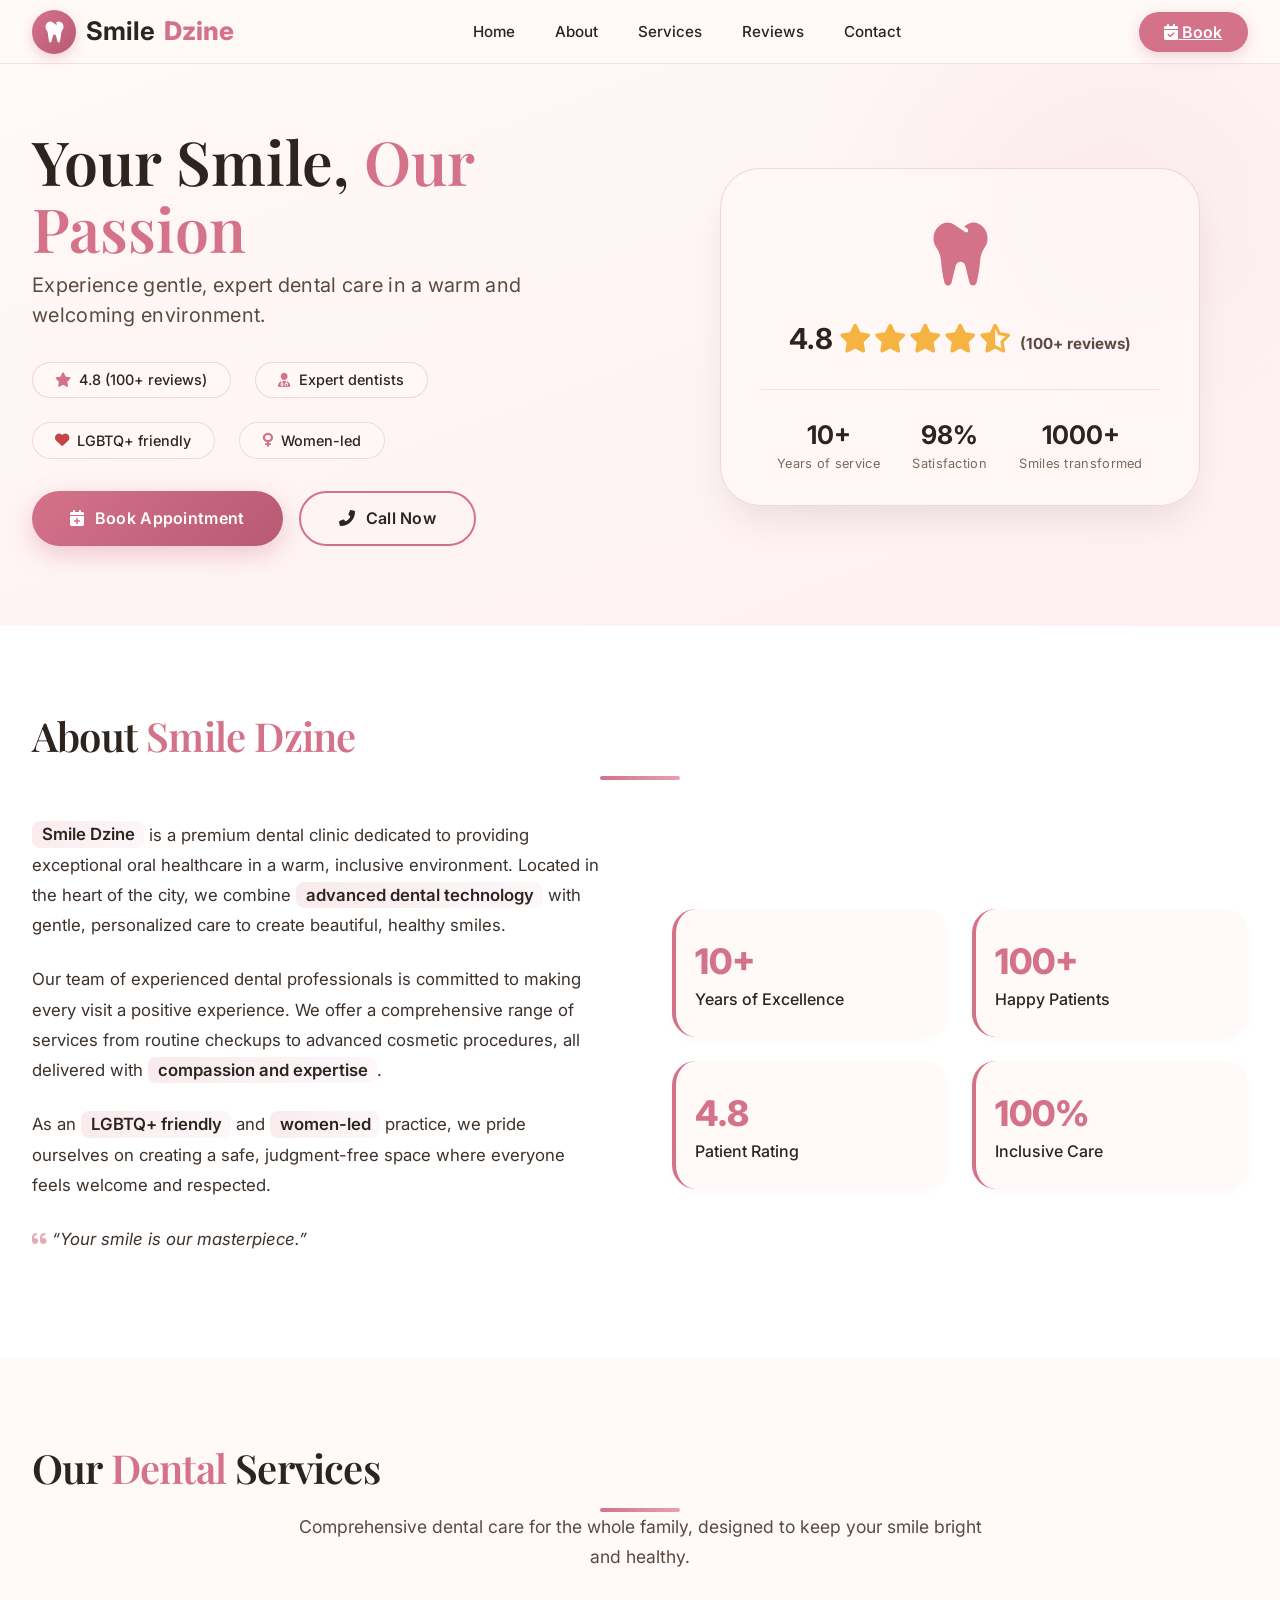
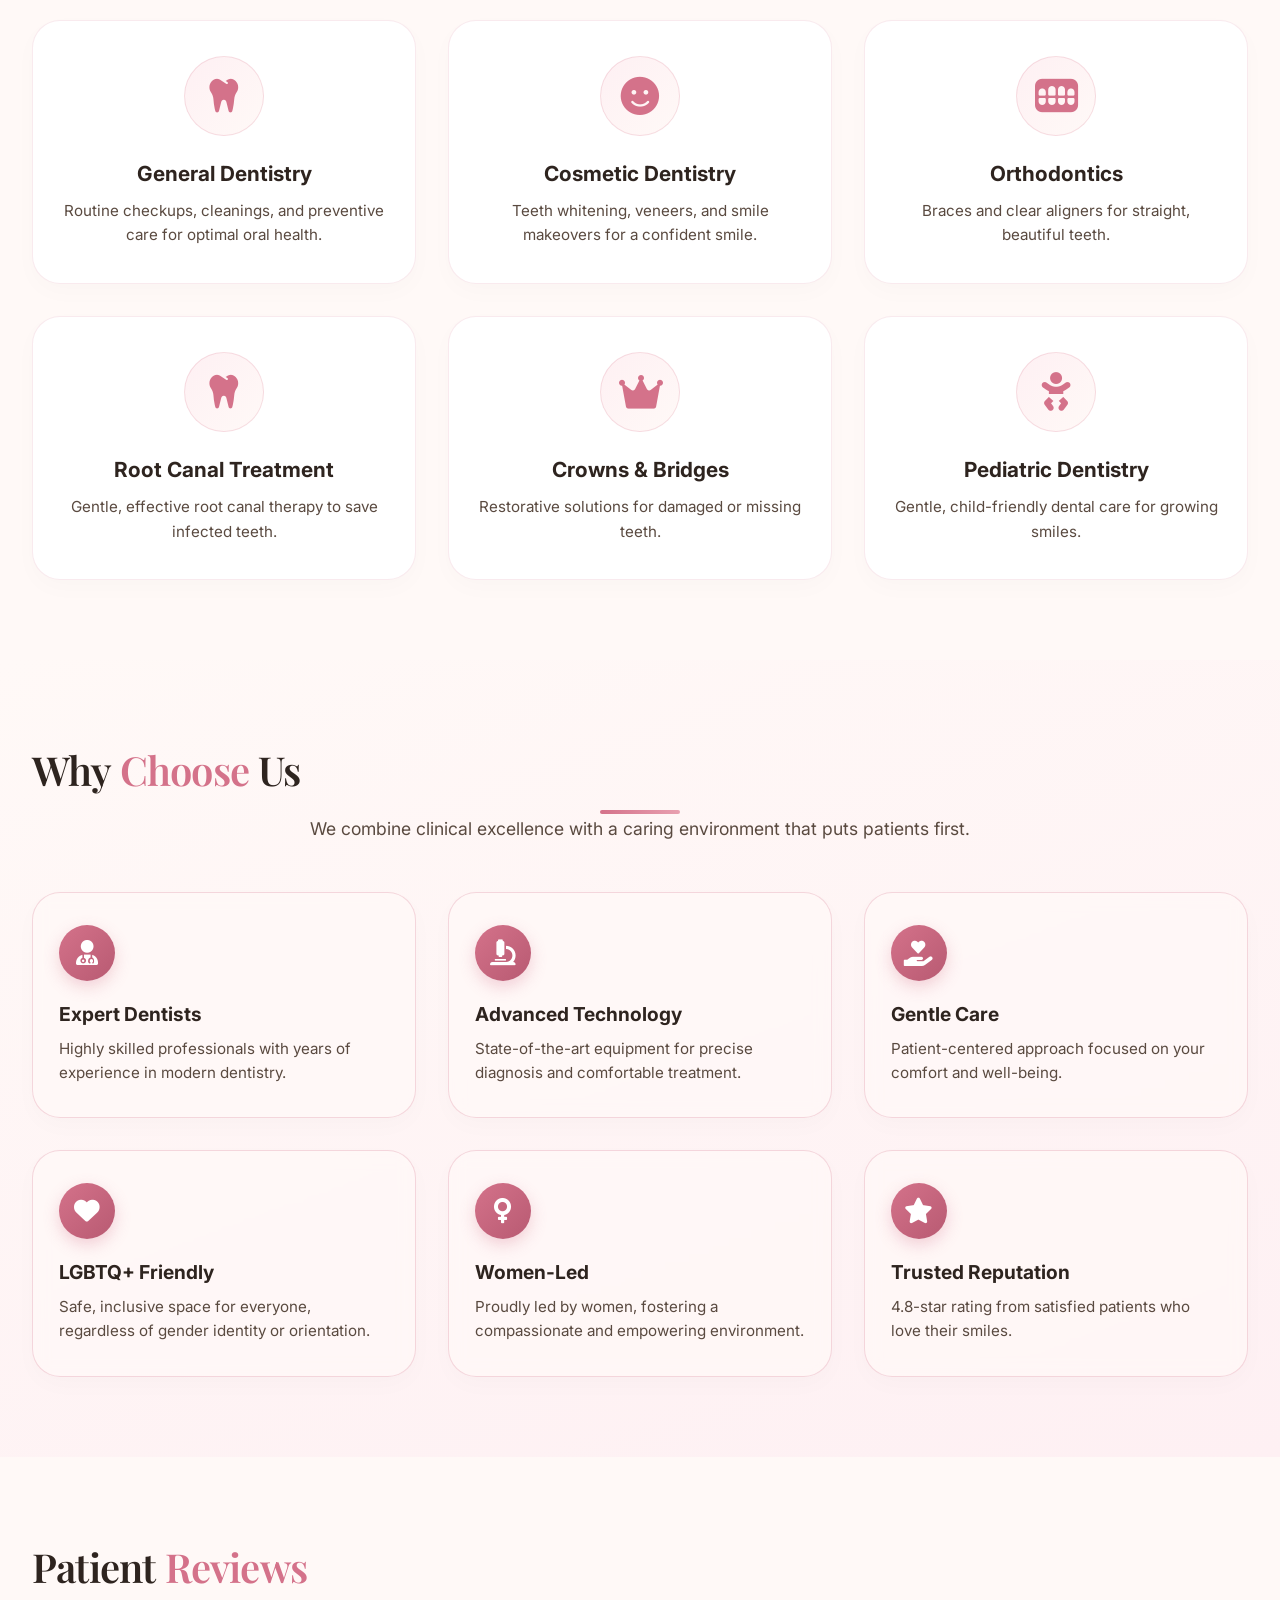
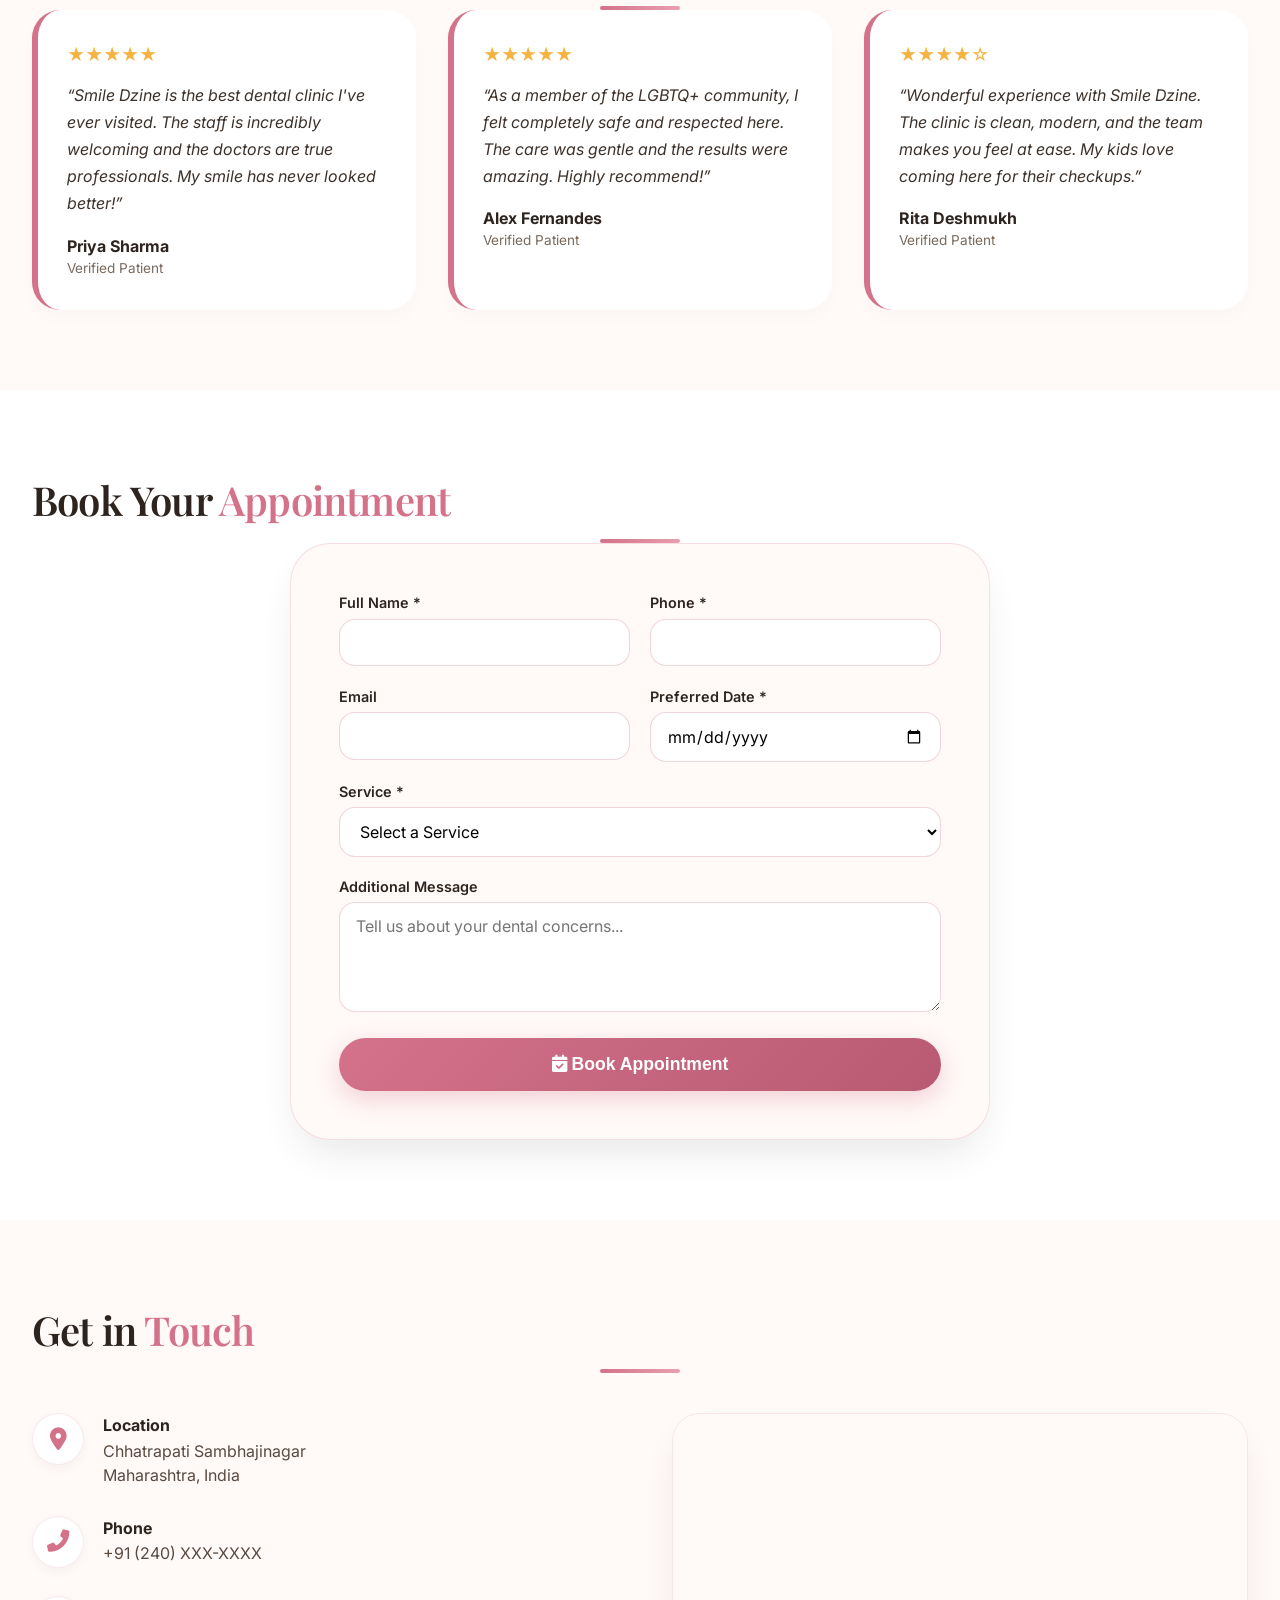
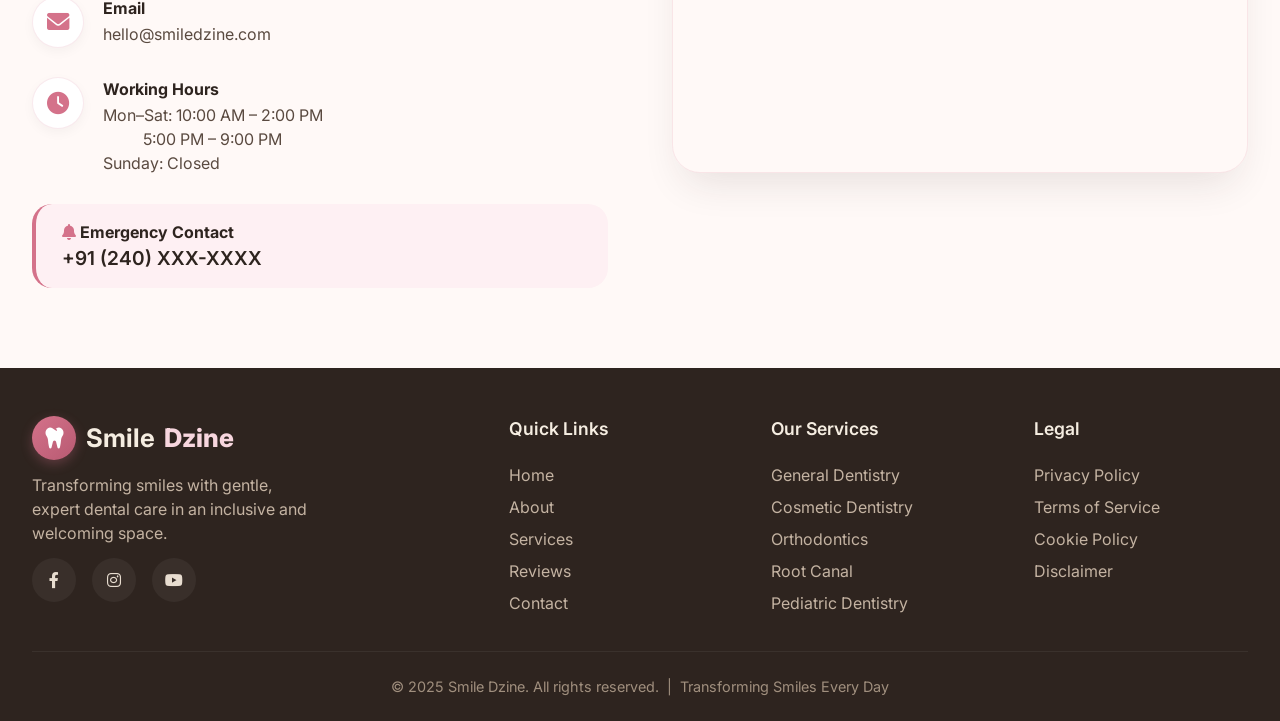
==== smiledzinedc.html @ 22b6acca "Rename" ====
<!DOCTYPE html>
<html lang="en">
<head>
  <meta charset="UTF-8" />
  <meta name="viewport" content="width=device-width, initial-scale=1.0" />
  <title>Smile Dzine · Premium Dental Clinic</title>
  <!-- Font Awesome 6 (free) -->
  <link rel="stylesheet" href="https://cdnjs.cloudflare.com/ajax/libs/font-awesome/6.0.0-beta3/css/all.min.css" />
  <!-- Google Fonts: Inter + Playfair Display -->
  <link rel="preconnect" href="https://fonts.googleapis.com" />
  <link rel="preconnect" href="https://fonts.gstatic.com" crossorigin />
  <link href="https://fonts.googleapis.com/css2?family=Inter:opsz,wght@14..32,300;14..32,400;14..32,600;14..32,700;14..32,800&family=Playfair+Display:ital,wght@0,600;1,600&display=swap" rel="stylesheet" />
  <style>
    * {
      margin: 0;
      padding: 0;
      box-sizing: border-box;
    }

    body {
      font-family: 'Inter', 'Segoe UI', sans-serif;
      background: #fff9f7;
      color: #2e241f;
      line-height: 1.5;
    }

    /* ——— PINK & WHITE PALETTE ——— */
    :root {
      --pink-dark: #d4728a;
      --pink: #e8a0b0;
      --pink-light: #f7d6de;
      --pink-pale: #fef0f3;
      --white: #ffffff;
      --cream: #fff9f7;
      --deep-brown: #2e241f;
      --soft-shadow: 0 20px 40px -12px rgba(46, 36, 31, 0.12);
      --glass-bg: rgba(255, 249, 247, 0.65);
      --glass-border: rgba(212, 114, 138, 0.25);
    }

    /* ——— UTILITIES ——— */
    .container {
      max-width: 1280px;
      margin: 0 auto;
      padding: 0 2rem;
    }

    .section-title {
      font-family: 'Playfair Display', serif;
      font-weight: 600;
      font-size: 2.5rem;
      color: var(--deep-brown);
      text-align: center;
      margin-bottom: 1rem;
      letter-spacing: -0.02em;
    }

    .section-title .pink {
      color: var(--pink-dark);
    }

    .section-sub {
      text-align: center;
      font-size: 1.1rem;
      color: #5a4a40;
      max-width: 700px;
      margin: 0 auto 3rem;
      line-height: 1.7;
    }

    .pink-underline {
      display: block;
      width: 80px;
      height: 4px;
      background: linear-gradient(90deg, var(--pink-dark), var(--pink));
      margin: 0.6rem auto 0;
      border-radius: 4px;
    }

    .btn {
      padding: 0.85rem 2.4rem;
      border: none;
      border-radius: 50px;
      font-weight: 600;
      font-size: 1rem;
      letter-spacing: 0.3px;
      cursor: pointer;
      transition: all 0.25s ease;
      display: inline-flex;
      align-items: center;
      gap: 10px;
      text-decoration: none;
    }

    .btn-primary {
      background: linear-gradient(135deg, var(--pink-dark), #b85a72);
      color: #fff;
      box-shadow: 0 8px 24px rgba(212, 114, 138, 0.35);
    }
    .btn-primary:hover {
      transform: translateY(-3px) scale(1.02);
      box-shadow: 0 14px 32px rgba(212, 114, 138, 0.45);
      background: linear-gradient(135deg, #d4728a, #c96a82);
    }

    .btn-outline-pink {
      background: transparent;
      color: var(--deep-brown);
      border: 2px solid var(--pink-dark);
    }
    .btn-outline-pink:hover {
      background: var(--pink-dark);
      color: #fff;
      transform: translateY(-3px);
      box-shadow: 0 8px 20px rgba(212, 114, 138, 0.3);
    }

    /* ——— HEADER / NAV ——— */
    header {
      background: rgba(255, 249, 247, 0.92);
      backdrop-filter: blur(12px);
      border-bottom: 1px solid rgba(212, 114, 138, 0.20);
      position: sticky;
      top: 0;
      z-index: 999;
      padding: 0.6rem 0;
    }

    .navbar {
      display: flex;
      justify-content: space-between;
      align-items: center;
    }

    .logo {
      display: flex;
      align-items: center;
      gap: 0.6rem;
      font-weight: 700;
      font-size: 1.6rem;
      color: var(--deep-brown);
    }
    .logo-icon {
      background: linear-gradient(135deg, var(--pink-dark), #b85a72);
      width: 44px;
      height: 44px;
      border-radius: 50%;
      display: flex;
      align-items: center;
      justify-content: center;
      color: white;
      font-size: 1.5rem;
      box-shadow: 0 4px 12px rgba(212, 114, 138, 0.3);
    }
    .logo span {
      color: var(--pink-dark);
      font-weight: 800;
    }

    nav ul {
      display: flex;
      list-style: none;
      gap: 2.5rem;
    }
    nav a {
      text-decoration: none;
      color: var(--deep-brown);
      font-weight: 500;
      font-size: 0.95rem;
      transition: color 0.2s;
      position: relative;
    }
    nav a::after {
      content: '';
      position: absolute;
      bottom: -4px;
      left: 0;
      width: 0%;
      height: 2px;
      background: var(--pink-dark);
      transition: width 0.3s;
    }
    nav a:hover::after {
      width: 100%;
    }
    nav a:hover {
      color: var(--pink-dark);
    }

    .cta-nav {
      background: var(--pink-dark);
      color: #fff;
      padding: 0.5rem 1.6rem;
      border-radius: 50px;
      font-weight: 600;
      transition: all 0.25s;
      box-shadow: 0 4px 14px rgba(212, 114, 138, 0.3);
    }
    .cta-nav:hover {
      background: #b85a72;
      transform: translateY(-2px);
      box-shadow: 0 8px 24px rgba(212, 114, 138, 0.4);
    }

    /* ——— HERO ——— */
    .hero {
      padding: 4rem 0 5rem;
      background: linear-gradient(160deg, #fff9f7 0%, #fef0f3 100%);
      position: relative;
      overflow: hidden;
    }
    .hero::before {
      content: '';
      position: absolute;
      top: -30%;
      right: -10%;
      width: 600px;
      height: 600px;
      background: radial-gradient(circle, rgba(212, 114, 138, 0.08) 0%, transparent 70%);
      border-radius: 50%;
      pointer-events: none;
    }

    .hero-grid {
      display: grid;
      grid-template-columns: 1fr 1fr;
      gap: 4rem;
      align-items: center;
      position: relative;
      z-index: 2;
    }

    .hero-text h1 {
      font-family: 'Playfair Display', serif;
      font-size: 3.8rem;
      font-weight: 600;
      line-height: 1.1;
      color: var(--deep-brown);
      margin-bottom: 0.5rem;
    }
    .hero-text h1 .pink {
      color: var(--pink-dark);
    }
    .hero-text .tagline {
      font-size: 1.25rem;
      color: #5a4a40;
      margin-bottom: 2rem;
      font-weight: 400;
      letter-spacing: 0.3px;
    }
    .hero-badges {
      display: flex;
      flex-wrap: wrap;
      gap: 1.5rem;
      margin-top: 2rem;
    }
    .hero-badge {
      background: var(--glass-bg);
      backdrop-filter: blur(4px);
      border: 1px solid var(--glass-border);
      border-radius: 60px;
      padding: 0.4rem 1.4rem;
      font-size: 0.9rem;
      font-weight: 500;
      color: var(--deep-brown);
      display: inline-flex;
      align-items: center;
      gap: 8px;
    }
    .hero-badge i {
      color: var(--pink-dark);
    }

    .hero-visual {
      display: flex;
      justify-content: center;
      align-items: center;
    }
    .hero-card {
      background: rgba(255, 249, 247, 0.7);
      backdrop-filter: blur(8px);
      border: 1px solid rgba(212, 114, 138, 0.25);
      border-radius: 40px;
      padding: 2rem 2.5rem;
      width: 100%;
      max-width: 480px;
      box-shadow: var(--soft-shadow);
      text-align: center;
    }
    .hero-card .icon {
      font-size: 4.5rem;
      color: var(--pink-dark);
      margin-bottom: 0.5rem;
    }
    .hero-card .rating {
      font-size: 1.8rem;
      font-weight: 700;
      color: var(--deep-brown);
    }
    .hero-card .rating .stars {
      color: #f5b342;
      letter-spacing: 3px;
    }
    .hero-card .rating-label {
      color: #5a4a40;
      font-size: 0.95rem;
    }
    .hero-card .stat-row {
      display: flex;
      justify-content: space-around;
      margin-top: 1.8rem;
      border-top: 1px solid rgba(212, 114, 138, 0.2);
      padding-top: 1.6rem;
    }
    .hero-card .stat-item {
      text-align: center;
    }
    .hero-card .stat-number {
      font-weight: 700;
      font-size: 1.6rem;
      color: var(--deep-brown);
    }
    .hero-card .stat-label {
      font-size: 0.8rem;
      color: #7a6a5e;
      letter-spacing: 0.3px;
    }

    /* ——— ABOUT ——— */
    .about-premium {
      padding: 5rem 0;
      background: white;
    }
    .about-grid {
      display: grid;
      grid-template-columns: 1fr 1fr;
      gap: 4rem;
      align-items: center;
    }
    .about-text-premium p {
      font-size: 1.05rem;
      color: #3d322b;
      line-height: 1.8;
      margin-bottom: 1.5rem;
    }
    .about-text-premium .highlight {
      background: linear-gradient(120deg, rgba(212, 114, 138, 0.15) 0%, rgba(212, 114, 138, 0.05) 100%);
      padding: 0.2rem 0.6rem;
      border-radius: 8px;
      font-weight: 600;
      color: var(--deep-brown);
    }
    .about-stats-premium {
      display: grid;
      grid-template-columns: 1fr 1fr;
      gap: 1.5rem;
    }
    .stat-premium {
      background: var(--cream);
      padding: 1.6rem 1.2rem;
      border-radius: 24px;
      border-left: 4px solid var(--pink-dark);
      box-shadow: 0 4px 12px rgba(0,0,0,0.02);
    }
    .stat-premium .num {
      font-size: 2.2rem;
      font-weight: 800;
      color: var(--pink-dark);
    }
    .stat-premium .label {
      font-weight: 500;
      color: var(--deep-brown);
    }

    /* ——— SERVICES ——— */
    .services-premium {
      padding: 5rem 0;
      background: var(--cream);
    }
    .service-grid-premium {
      display: grid;
      grid-template-columns: repeat(3, 1fr);
      gap: 2rem;
    }
    .service-card-premium {
      background: white;
      border-radius: 28px;
      padding: 2.2rem 1.8rem;
      text-align: center;
      box-shadow: 0 8px 24px rgba(0,0,0,0.02);
      border: 1px solid rgba(212, 114, 138, 0.15);
      transition: all 0.3s ease;
    }
    .service-card-premium:hover {
      transform: translateY(-10px);
      border-color: var(--pink-dark);
      box-shadow: 0 20px 40px -12px rgba(212, 114, 138, 0.25);
    }
    .service-card-premium .icon {
      background: linear-gradient(135deg, var(--pink-pale), var(--cream));
      width: 80px;
      height: 80px;
      border-radius: 50%;
      display: flex;
      align-items: center;
      justify-content: center;
      margin: 0 auto 1.4rem;
      font-size: 2.4rem;
      color: var(--pink-dark);
      border: 1px solid rgba(212, 114, 138, 0.2);
    }
    .service-card-premium h3 {
      font-size: 1.3rem;
      margin-bottom: 0.6rem;
      color: var(--deep-brown);
    }
    .service-card-premium p {
      color: #5a4a40;
      font-size: 0.95rem;
      line-height: 1.6;
    }

    /* ——— WHY CHOOSE ——— */
    .why-premium {
      padding: 5rem 0;
      background: linear-gradient(160deg, #fff9f7, #fef0f3);
    }
    .why-grid {
      display: grid;
      grid-template-columns: repeat(3, 1fr);
      gap: 2rem;
    }
    .why-card {
      background: var(--glass-bg);
      backdrop-filter: blur(8px);
      border: 1px solid var(--glass-border);
      border-radius: 28px;
      padding: 2rem 1.6rem;
      transition: all 0.3s;
      box-shadow: 0 8px 24px rgba(0,0,0,0.02);
    }
    .why-card:hover {
      transform: scale(1.02);
      border-color: var(--pink-dark);
      box-shadow: 0 16px 40px -12px rgba(212, 114, 138, 0.2);
    }
    .why-card .icon-circle {
      background: linear-gradient(135deg, var(--pink-dark), #b85a72);
      width: 56px;
      height: 56px;
      border-radius: 50%;
      display: flex;
      align-items: center;
      justify-content: center;
      color: white;
      font-size: 1.6rem;
      margin-bottom: 1.2rem;
      box-shadow: 0 6px 16px rgba(212, 114, 138, 0.3);
    }
    .why-card h4 {
      font-size: 1.2rem;
      margin-bottom: 0.5rem;
      color: var(--deep-brown);
    }
    .why-card p {
      color: #5a4a40;
      font-size: 0.95rem;
      line-height: 1.6;
    }

    /* ——— TESTIMONIALS ——— */
    .testimonials-premium {
      padding: 5rem 0;
      background: var(--cream);
    }
    .testimonial-grid-premium {
      display: grid;
      grid-template-columns: repeat(3, 1fr);
      gap: 2rem;
    }
    .testimonial-card-premium {
      background: white;
      padding: 2rem 1.8rem;
      border-radius: 28px;
      border-left: 6px solid var(--pink-dark);
      box-shadow: 0 8px 20px rgba(0,0,0,0.02);
    }
    .testimonial-card-premium .stars {
      color: #f5b342;
      font-size: 1.1rem;
      margin-bottom: 0.8rem;
    }
    .testimonial-card-premium .text {
      font-style: italic;
      color: #3d322b;
      line-height: 1.7;
      margin-bottom: 1rem;
    }
    .testimonial-card-premium .author {
      font-weight: 700;
      color: var(--deep-brown);
    }
    .testimonial-card-premium .role {
      font-size: 0.85rem;
      color: #7a6a5e;
    }

    /* ——— APPOINTMENT ——— */
    .appointment-premium {
      padding: 5rem 0;
      background: white;
    }
    .appointment-form {
      max-width: 700px;
      margin: 0 auto;
      background: var(--cream);
      padding: 3rem;
      border-radius: 40px;
      border: 1px solid rgba(212, 114, 138, 0.2);
      box-shadow: var(--soft-shadow);
    }
    .form-row {
      display: grid;
      grid-template-columns: 1fr 1fr;
      gap: 1.2rem;
    }
    .form-group {
      margin-bottom: 1.2rem;
    }
    .form-group label {
      display: block;
      font-weight: 600;
      margin-bottom: 0.3rem;
      color: var(--deep-brown);
      font-size: 0.9rem;
    }
    .form-group input,
    .form-group select,
    .form-group textarea {
      width: 100%;
      padding: 0.8rem 1rem;
      border: 1px solid rgba(212, 114, 138, 0.3);
      border-radius: 16px;
      background: white;
      font-size: 1rem;
      transition: border 0.2s;
      font-family: 'Inter', sans-serif;
    }
    .form-group input:focus,
    .form-group select:focus,
    .form-group textarea:focus {
      outline: none;
      border-color: var(--pink-dark);
      box-shadow: 0 0 0 4px rgba(212, 114, 138, 0.1);
    }
    .form-group textarea {
      min-height: 110px;
    }
    .form-submit {
      width: 100%;
      padding: 1rem;
      background: linear-gradient(135deg, var(--pink-dark), #b85a72);
      color: white;
      border: none;
      border-radius: 50px;
      font-size: 1.1rem;
      font-weight: 700;
      cursor: pointer;
      transition: all 0.3s;
      box-shadow: 0 8px 24px rgba(212, 114, 138, 0.3);
    }
    .form-submit:hover {
      transform: translateY(-3px);
      box-shadow: 0 14px 32px rgba(212, 114, 138, 0.4);
    }

    /* ——— CONTACT ——— */
    .contact-premium {
      padding: 5rem 0;
      background: var(--cream);
    }
    .contact-grid-premium {
      display: grid;
      grid-template-columns: 1fr 1fr;
      gap: 4rem;
    }
    .contact-item-premium {
      display: flex;
      gap: 1.2rem;
      margin-bottom: 1.8rem;
    }
    .contact-item-premium .icon {
      background: white;
      width: 52px;
      height: 52px;
      border-radius: 50%;
      display: flex;
      align-items: center;
      justify-content: center;
      color: var(--pink-dark);
      font-size: 1.4rem;
      box-shadow: 0 4px 12px rgba(0,0,0,0.04);
      border: 1px solid rgba(212, 114, 138, 0.15);
    }
    .contact-item-premium .details h4 {
      font-weight: 700;
      color: var(--deep-brown);
      margin-bottom: 0.1rem;
    }
    .contact-item-premium .details p {
      color: #5a4a40;
      line-height: 1.5;
    }
    .map-premium {
      border-radius: 28px;
      overflow: hidden;
      box-shadow: var(--soft-shadow);
      height: 360px;
      border: 1px solid rgba(212, 114, 138, 0.15);
    }
    .map-premium iframe {
      width: 100%;
      height: 100%;
      border: none;
    }

    /* ——— FOOTER ——— */
    .footer-premium {
      background: var(--deep-brown);
      color: #e8ddd0;
      padding: 3rem 0 1.5rem;
    }
    .footer-grid {
      display: grid;
      grid-template-columns: 2fr 1fr 1fr 1fr;
      gap: 3rem;
      margin-bottom: 2rem;
    }
    .footer-premium h4 {
      color: #f5ede1;
      font-weight: 600;
      margin-bottom: 1rem;
      font-size: 1.1rem;
    }
    .footer-premium a {
      color: #c4b3a2;
      text-decoration: none;
      transition: color 0.2s;
      line-height: 2;
    }
    .footer-premium a:hover {
      color: var(--pink-light);
    }
    .footer-premium .socials {
      display: flex;
      gap: 1rem;
      margin-top: 0.8rem;
    }
    .footer-premium .socials a {
      background: rgba(255,255,255,0.05);
      width: 44px;
      height: 44px;
      border-radius: 50%;
      display: flex;
      align-items: center;
      justify-content: center;
      color: #e8ddd0;
      transition: all 0.3s;
    }
    .footer-premium .socials a:hover {
      background: var(--pink-dark);
      color: #fff;
      transform: translateY(-3px);
    }
    .footer-bottom {
      border-top: 1px solid rgba(255,255,255,0.06);
      padding-top: 1.5rem;
      text-align: center;
      color: #a08f7e;
      font-size: 0.9rem;
    }

    /* ——— RESPONSIVE ——— */
    @media (max-width: 1024px) {
      .service-grid-premium { grid-template-columns: 1fr 1fr; }
      .why-grid { grid-template-columns: 1fr 1fr; }
      .testimonial-grid-premium { grid-template-columns: 1fr; }
    }
    @media (max-width: 800px) {
      .hero-grid { grid-template-columns: 1fr; text-align: center; }
      .hero-text h1 { font-size: 2.8rem; }
      .hero-badges { justify-content: center; }
      .about-grid { grid-template-columns: 1fr; }
      .contact-grid-premium { grid-template-columns: 1fr; }
      .footer-grid { grid-template-columns: 1fr 1fr; }
      nav ul { display: none; }
      .navbar { flex-wrap: wrap; gap: 0.8rem; }
      .cta-nav { margin-left: auto; }
      .form-row { grid-template-columns: 1fr; }
      .service-grid-premium { grid-template-columns: 1fr; }
      .why-grid { grid-template-columns: 1fr; }
    }
    @media (max-width: 480px) {
      .hero-text h1 { font-size: 2.2rem; }
      .container { padding: 0 1.2rem; }
      .appointment-form { padding: 1.8rem; }
      .footer-grid { grid-template-columns: 1fr; }
      .hero-card { padding: 1.5rem; }
    }
  </style>
</head>
<body>

<!-- HEADER -->
<header>
  <div class="container navbar">
    <div class="logo">
      <div class="logo-icon"><i class="fas fa-tooth"></i></div>
      Smile <span>Dzine</span>
    </div>
    <nav>
      <ul>
        <li><a href="#home">Home</a></li>
        <li><a href="#about">About</a></li>
        <li><a href="#services">Services</a></li>
        <li><a href="#testimonials">Reviews</a></li>
        <li><a href="#contact">Contact</a></li>
      </ul>
    </nav>
    <a href="#appointment" class="cta-nav"><i class="fas fa-calendar-check"></i> Book</a>
  </div>
</header>

<!-- HERO -->
<section class="hero" id="home">
  <div class="container hero-grid">
    <div class="hero-text">
      <h1>Your Smile, <span class="pink">Our Passion</span></h1>
      <p class="tagline">Experience gentle, expert dental care in a warm and welcoming environment.</p>
      <div class="hero-badges">
        <span class="hero-badge"><i class="fas fa-star" style="color: var(--pink-dark);"></i> 4.8 (100+ reviews)</span>
        <span class="hero-badge"><i class="fas fa-user-md"></i> Expert dentists</span>
        <span class="hero-badge"><i class="fas fa-heart" style="color: #c44545;"></i> LGBTQ+ friendly</span>
        <span class="hero-badge"><i class="fas fa-venus"></i> Women-led</span>
      </div>
      <div style="display: flex; gap: 1rem; flex-wrap: wrap; margin-top: 2rem;">
        <a href="#appointment" class="btn btn-primary"><i class="fas fa-calendar-plus"></i> Book Appointment</a>
        <a href="#contact" class="btn btn-outline-pink"><i class="fas fa-phone-alt"></i> Call Now</a>
      </div>
    </div>
    <div class="hero-visual">
      <div class="hero-card">
        <div class="icon"><i class="fas fa-tooth"></i></div>
        <div class="rating">
          4.8 <span class="stars"><i class="fas fa-star"></i><i class="fas fa-star"></i><i class="fas fa-star"></i><i class="fas fa-star"></i><i class="fas fa-star-half-alt"></i></span>
          <span class="rating-label"> (100+ reviews)</span>
        </div>
        <div class="stat-row">
          <div class="stat-item">
            <div class="stat-number">10+</div>
            <div class="stat-label">Years of service</div>
          </div>
          <div class="stat-item">
            <div class="stat-number">98%</div>
            <div class="stat-label">Satisfaction</div>
          </div>
          <div class="stat-item">
            <div class="stat-number">1000+</div>
            <div class="stat-label">Smiles transformed</div>
          </div>
        </div>
      </div>
    </div>
  </div>
</section>

<!-- ABOUT -->
<section class="about-premium" id="about">
  <div class="container">
    <span class="section-title">About <span class="pink">Smile Dzine</span></span>
    <span class="pink-underline"></span>
    <div class="about-grid" style="margin-top: 2.5rem;">
      <div class="about-text-premium">
        <p><span class="highlight">Smile Dzine</span> is a premium dental clinic dedicated to providing exceptional oral healthcare in a warm, inclusive environment. Located in the heart of the city, we combine <span class="highlight">advanced dental technology</span> with gentle, personalized care to create beautiful, healthy smiles.</p>
        <p>Our team of experienced dental professionals is committed to making every visit a positive experience. We offer a comprehensive range of services from routine checkups to advanced cosmetic procedures, all delivered with <span class="highlight">compassion and expertise</span>.</p>
        <p>As an <span class="highlight">LGBTQ+ friendly</span> and <span class="highlight">women-led</span> practice, we pride ourselves on creating a safe, judgment-free space where everyone feels welcome and respected.</p>
        <p><i class="fas fa-quote-left" style="color: var(--pink-dark); opacity: 0.6;"></i> <em>“Your smile is our masterpiece.”</em></p>
      </div>
      <div class="about-stats-premium">
        <div class="stat-premium">
          <div class="num">10+</div>
          <div class="label">Years of Excellence</div>
        </div>
        <div class="stat-premium">
          <div class="num">100+</div>
          <div class="label">Happy Patients</div>
        </div>
        <div class="stat-premium">
          <div class="num">4.8</div>
          <div class="label">Patient Rating</div>
        </div>
        <div class="stat-premium">
          <div class="num">100%</div>
          <div class="label">Inclusive Care</div>
        </div>
      </div>
    </div>
  </div>
</section>

<!-- SERVICES -->
<section class="services-premium" id="services">
  <div class="container">
    <span class="section-title">Our <span class="pink">Dental</span> Services</span>
    <span class="pink-underline"></span>
    <p class="section-sub">Comprehensive dental care for the whole family, designed to keep your smile bright and healthy.</p>
    <div class="service-grid-premium">
      <div class="service-card-premium">
        <div class="icon"><i class="fas fa-tooth"></i></div>
        <h3>General Dentistry</h3>
        <p>Routine checkups, cleanings, and preventive care for optimal oral health.</p>
      </div>
      <div class="service-card-premium">
        <div class="icon"><i class="fas fa-smile"></i></div>
        <h3>Cosmetic Dentistry</h3>
        <p>Teeth whitening, veneers, and smile makeovers for a confident smile.</p>
      </div>
      <div class="service-card-premium">
        <div class="icon"><i class="fas fa-teeth"></i></div>
        <h3>Orthodontics</h3>
        <p>Braces and clear aligners for straight, beautiful teeth.</p>
      </div>
      <div class="service-card-premium">
        <div class="icon"><i class="fas fa-tooth"></i></div>
        <h3>Root Canal Treatment</h3>
        <p>Gentle, effective root canal therapy to save infected teeth.</p>
      </div>
      <div class="service-card-premium">
        <div class="icon"><i class="fas fa-crown"></i></div>
        <h3>Crowns & Bridges</h3>
        <p>Restorative solutions for damaged or missing teeth.</p>
      </div>
      <div class="service-card-premium">
        <div class="icon"><i class="fas fa-baby"></i></div>
        <h3>Pediatric Dentistry</h3>
        <p>Gentle, child-friendly dental care for growing smiles.</p>
      </div>
    </div>
  </div>
</section>

<!-- WHY CHOOSE -->
<section class="why-premium">
  <div class="container">
    <span class="section-title">Why <span class="pink">Choose</span> Us</span>
    <span class="pink-underline"></span>
    <p class="section-sub">We combine clinical excellence with a caring environment that puts patients first.</p>
    <div class="why-grid">
      <div class="why-card">
        <div class="icon-circle"><i class="fas fa-user-md"></i></div>
        <h4>Expert Dentists</h4>
        <p>Highly skilled professionals with years of experience in modern dentistry.</p>
      </div>
      <div class="why-card">
        <div class="icon-circle"><i class="fas fa-microscope"></i></div>
        <h4>Advanced Technology</h4>
        <p>State-of-the-art equipment for precise diagnosis and comfortable treatment.</p>
      </div>
      <div class="why-card">
        <div class="icon-circle"><i class="fas fa-hand-holding-heart"></i></div>
        <h4>Gentle Care</h4>
        <p>Patient-centered approach focused on your comfort and well-being.</p>
      </div>
      <div class="why-card">
        <div class="icon-circle"><i class="fas fa-heart"></i></div>
        <h4>LGBTQ+ Friendly</h4>
        <p>Safe, inclusive space for everyone, regardless of gender identity or orientation.</p>
      </div>
      <div class="why-card">
        <div class="icon-circle"><i class="fas fa-venus"></i></div>
        <h4>Women-Led</h4>
        <p>Proudly led by women, fostering a compassionate and empowering environment.</p>
      </div>
      <div class="why-card">
        <div class="icon-circle"><i class="fas fa-star"></i></div>
        <h4>Trusted Reputation</h4>
        <p>4.8-star rating from satisfied patients who love their smiles.</p>
      </div>
    </div>
  </div>
</section>

<!-- TESTIMONIALS -->
<section class="testimonials-premium" id="testimonials">
  <div class="container">
    <span class="section-title">Patient <span class="pink">Reviews</span></span>
    <span class="pink-underline"></span>
    <div class="testimonial-grid-premium">
      <div class="testimonial-card-premium">
        <div class="stars">★★★★★</div>
        <div class="text">“Smile Dzine is the best dental clinic I've ever visited. The staff is incredibly welcoming and the doctors are true professionals. My smile has never looked better!”</div>
        <div class="author">Priya Sharma</div>
        <div class="role">Verified Patient</div>
      </div>
      <div class="testimonial-card-premium">
        <div class="stars">★★★★★</div>
        <div class="text">“As a member of the LGBTQ+ community, I felt completely safe and respected here. The care was gentle and the results were amazing. Highly recommend!”</div>
        <div class="author">Alex Fernandes</div>
        <div class="role">Verified Patient</div>
      </div>
      <div class="testimonial-card-premium">
        <div class="stars">★★★★☆</div>
        <div class="text">“Wonderful experience with Smile Dzine. The clinic is clean, modern, and the team makes you feel at ease. My kids love coming here for their checkups.”</div>
        <div class="author">Rita Deshmukh</div>
        <div class="role">Verified Patient</div>
      </div>
    </div>
  </div>
</section>

<!-- APPOINTMENT -->
<section class="appointment-premium" id="appointment">
  <div class="container">
    <span class="section-title">Book Your <span class="pink">Appointment</span></span>
    <span class="pink-underline"></span>
    <div class="appointment-form">
      <form onsubmit="handleAppointment(event)">
        <div class="form-row">
          <div class="form-group">
            <label for="name">Full Name *</label>
            <input type="text" id="name" required />
          </div>
          <div class="form-group">
            <label for="phone">Phone *</label>
            <input type="tel" id="phone" required />
          </div>
        </div>
        <div class="form-row">
          <div class="form-group">
            <label for="email">Email</label>
            <input type="email" id="email" />
          </div>
          <div class="form-group">
            <label for="date">Preferred Date *</label>
            <input type="date" id="date" required />
          </div>
        </div>
        <div class="form-group">
          <label for="service">Service *</label>
          <select id="service" required>
            <option value="">Select a Service</option>
            <option value="General Dentistry">General Dentistry</option>
            <option value="Cosmetic Dentistry">Cosmetic Dentistry</option>
            <option value="Orthodontics">Orthodontics</option>
            <option value="Root Canal Treatment">Root Canal Treatment</option>
            <option value="Crowns & Bridges">Crowns & Bridges</option>
            <option value="Pediatric Dentistry">Pediatric Dentistry</option>
          </select>
        </div>
        <div class="form-group">
          <label for="message">Additional Message</label>
          <textarea id="message" placeholder="Tell us about your dental concerns..."></textarea>
        </div>
        <button type="submit" class="form-submit"><i class="fas fa-calendar-check"></i> Book Appointment</button>
      </form>
    </div>
  </div>
</section>

<!-- CONTACT -->
<section class="contact-premium" id="contact">
  <div class="container">
    <span class="section-title">Get in <span class="pink">Touch</span></span>
    <span class="pink-underline"></span>
    <div class="contact-grid-premium" style="margin-top: 2.5rem;">
      <div>
        <div class="contact-item-premium">
          <div class="icon"><i class="fas fa-location-dot"></i></div>
          <div class="details">
            <h4>Location</h4>
            <p>Chhatrapati Sambhajinagar<br />Maharashtra, India</p>
          </div>
        </div>
        <div class="contact-item-premium">
          <div class="icon"><i class="fas fa-phone-alt"></i></div>
          <div class="details">
            <h4>Phone</h4>
            <p>+91 (240) XXX-XXXX</p>
          </div>
        </div>
        <div class="contact-item-premium">
          <div class="icon"><i class="fas fa-envelope"></i></div>
          <div class="details">
            <h4>Email</h4>
            <p>hello@smiledzine.com</p>
          </div>
        </div>
        <div class="contact-item-premium">
          <div class="icon"><i class="fas fa-clock"></i></div>
          <div class="details">
            <h4>Working Hours</h4>
            <p>Mon–Sat: 10:00 AM – 2:00 PM<br />&nbsp;&nbsp;&nbsp;&nbsp;&nbsp;&nbsp;&nbsp;&nbsp;&nbsp;&nbsp;5:00 PM – 9:00 PM<br />Sunday: Closed</p>
          </div>
        </div>
        <div style="background: var(--pink-pale); padding: 1rem 1.6rem; border-radius: 20px; border-left: 4px solid var(--pink-dark);">
          <strong style="color: var(--deep-brown);"><i class="fas fa-bell" style="color: var(--pink-dark);"></i> Emergency Contact</strong>
          <p style="margin: 0; font-weight: 600; font-size: 1.2rem; color: var(--deep-brown);">+91 (240) XXX-XXXX</p>
        </div>
      </div>
      <div class="map-premium">
        <iframe src="https://www.google.com/maps/embed?pb=!1m18!1m12!1m3!1d3759.8826484562267!2d75.36477412346947!3d19.881575681850406!2m3!1f0!2f0!3f0!3m2!1i1024!2i768!4f13.1!3m3!1m2!1s0x3bdba31a56c442d5%3A0x5b39649d5d64f909!2sSmile%20Dzine!5e0!3m2!1sen!2sin!4v1686567890123" width="600" height="450" style="border:0;" allowfullscreen="" loading="lazy" referrerpolicy="no-referrer-when-downgrade"></iframe>
      </div>
    </div>
  </div>
</section>

<!-- FOOTER -->
<footer class="footer-premium">
  <div class="container">
    <div class="footer-grid">
      <div>
        <div class="logo" style="color: #f5ede1; margin-bottom: 0.8rem;">
          <div class="logo-icon"><i class="fas fa-tooth"></i></div>
          Smile <span style="color: var(--pink-light);">Dzine</span>
        </div>
        <p style="color: #c4b3a2; max-width: 280px;">Transforming smiles with gentle, expert dental care in an inclusive and welcoming space.</p>
        <div class="socials">
          <a href="#"><i class="fab fa-facebook-f"></i></a>
          <a href="#"><i class="fab fa-instagram"></i></a>
          <a href="#"><i class="fab fa-youtube"></i></a>
        </div>
      </div>
      <div>
        <h4>Quick Links</h4>
        <a href="#home">Home</a><br />
        <a href="#about">About</a><br />
        <a href="#services">Services</a><br />
        <a href="#testimonials">Reviews</a><br />
        <a href="#contact">Contact</a>
      </div>
      <div>
        <h4>Our Services</h4>
        <a href="#services">General Dentistry</a><br />
        <a href="#services">Cosmetic Dentistry</a><br />
        <a href="#services">Orthodontics</a><br />
        <a href="#services">Root Canal</a><br />
        <a href="#services">Pediatric Dentistry</a>
      </div>
      <div>
        <h4>Legal</h4>
        <a href="#">Privacy Policy</a><br />
        <a href="#">Terms of Service</a><br />
        <a href="#">Cookie Policy</a><br />
        <a href="#">Disclaimer</a>
      </div>
    </div>
    <div class="footer-bottom">
      &copy; 2025 Smile Dzine. All rights reserved. &nbsp;|&nbsp; Transforming Smiles Every Day
    </div>
  </div>
</footer>

<script>
  function handleAppointment(e) {
    e.preventDefault();
    const name = document.getElementById('name').value;
    const phone = document.getElementById('phone').value;
    const service = document.getElementById('service').value;
    const date = document.getElementById('date').value;
    alert(`Thank you, ${name}! Your appointment request for ${service} on ${date} has been received. We will contact you at ${phone} shortly to confirm.`);
    e.target.reset();
  }
</script>

</body>
</html>
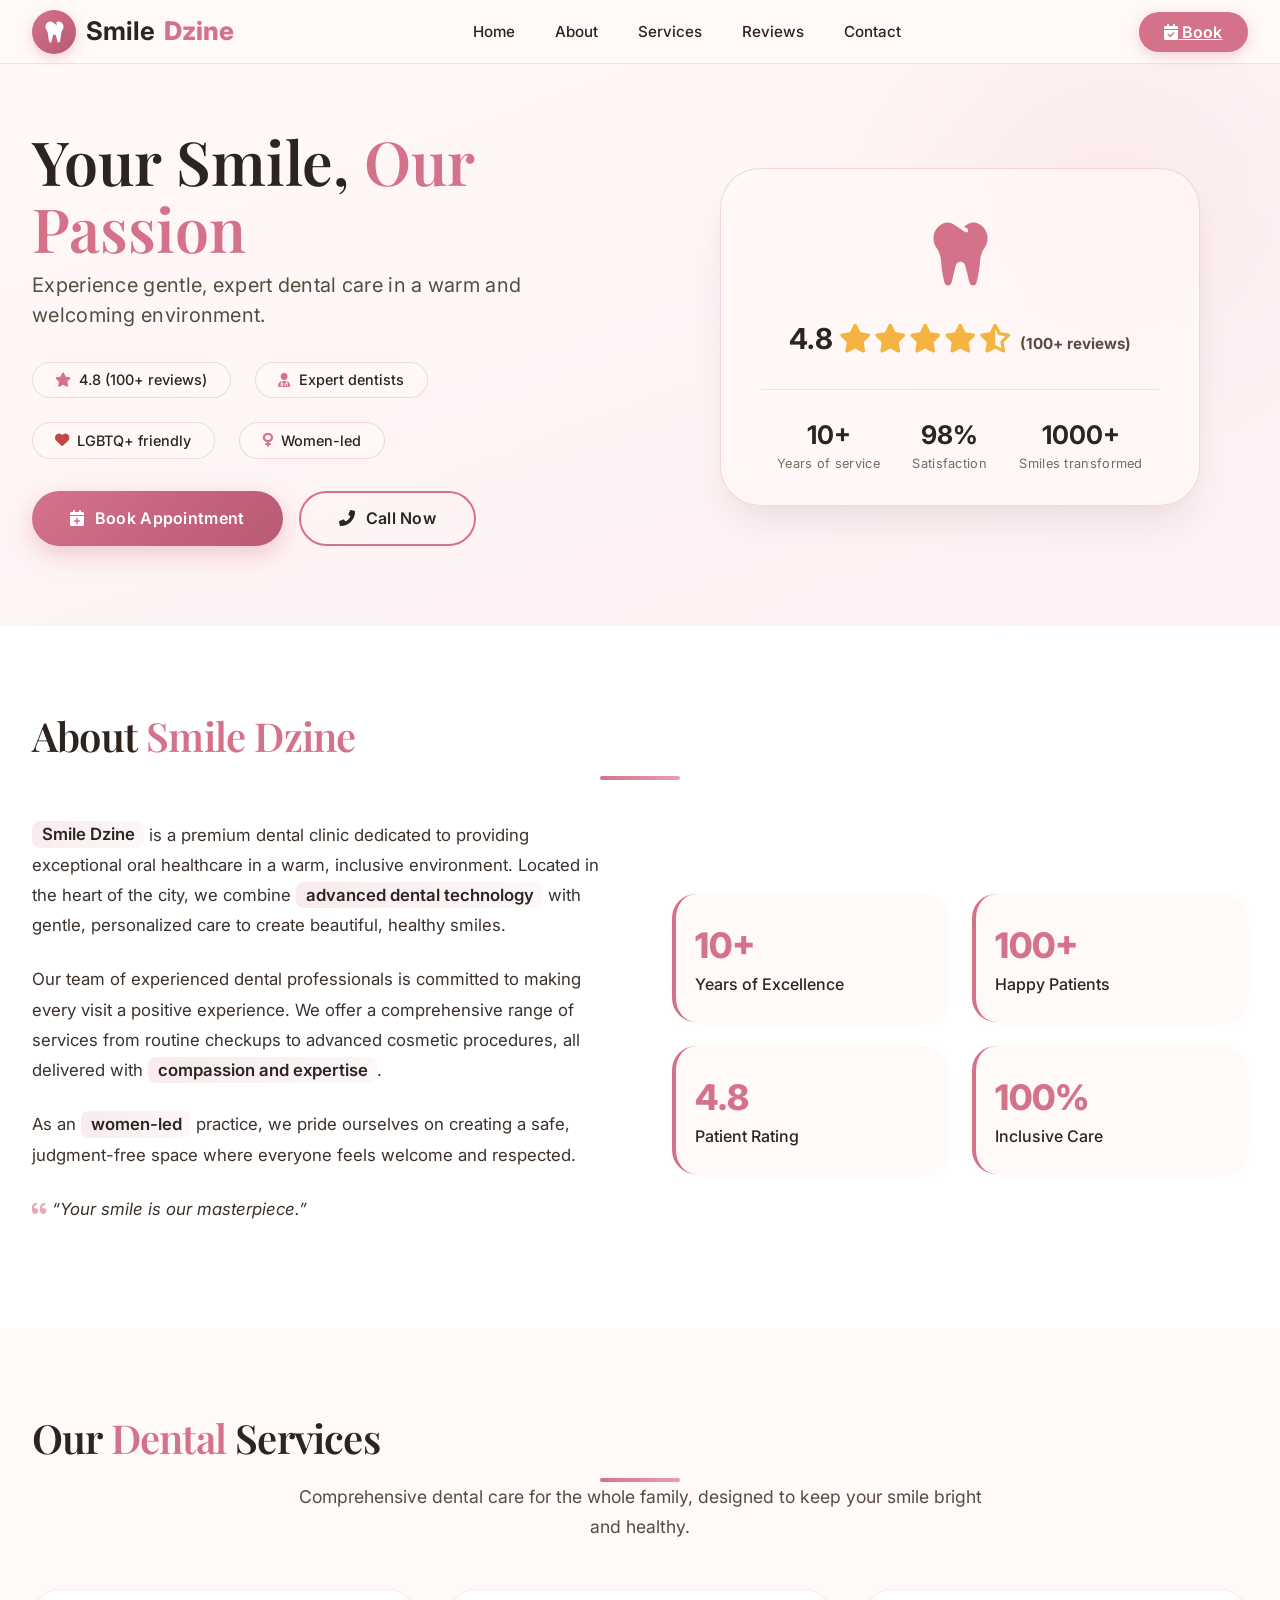
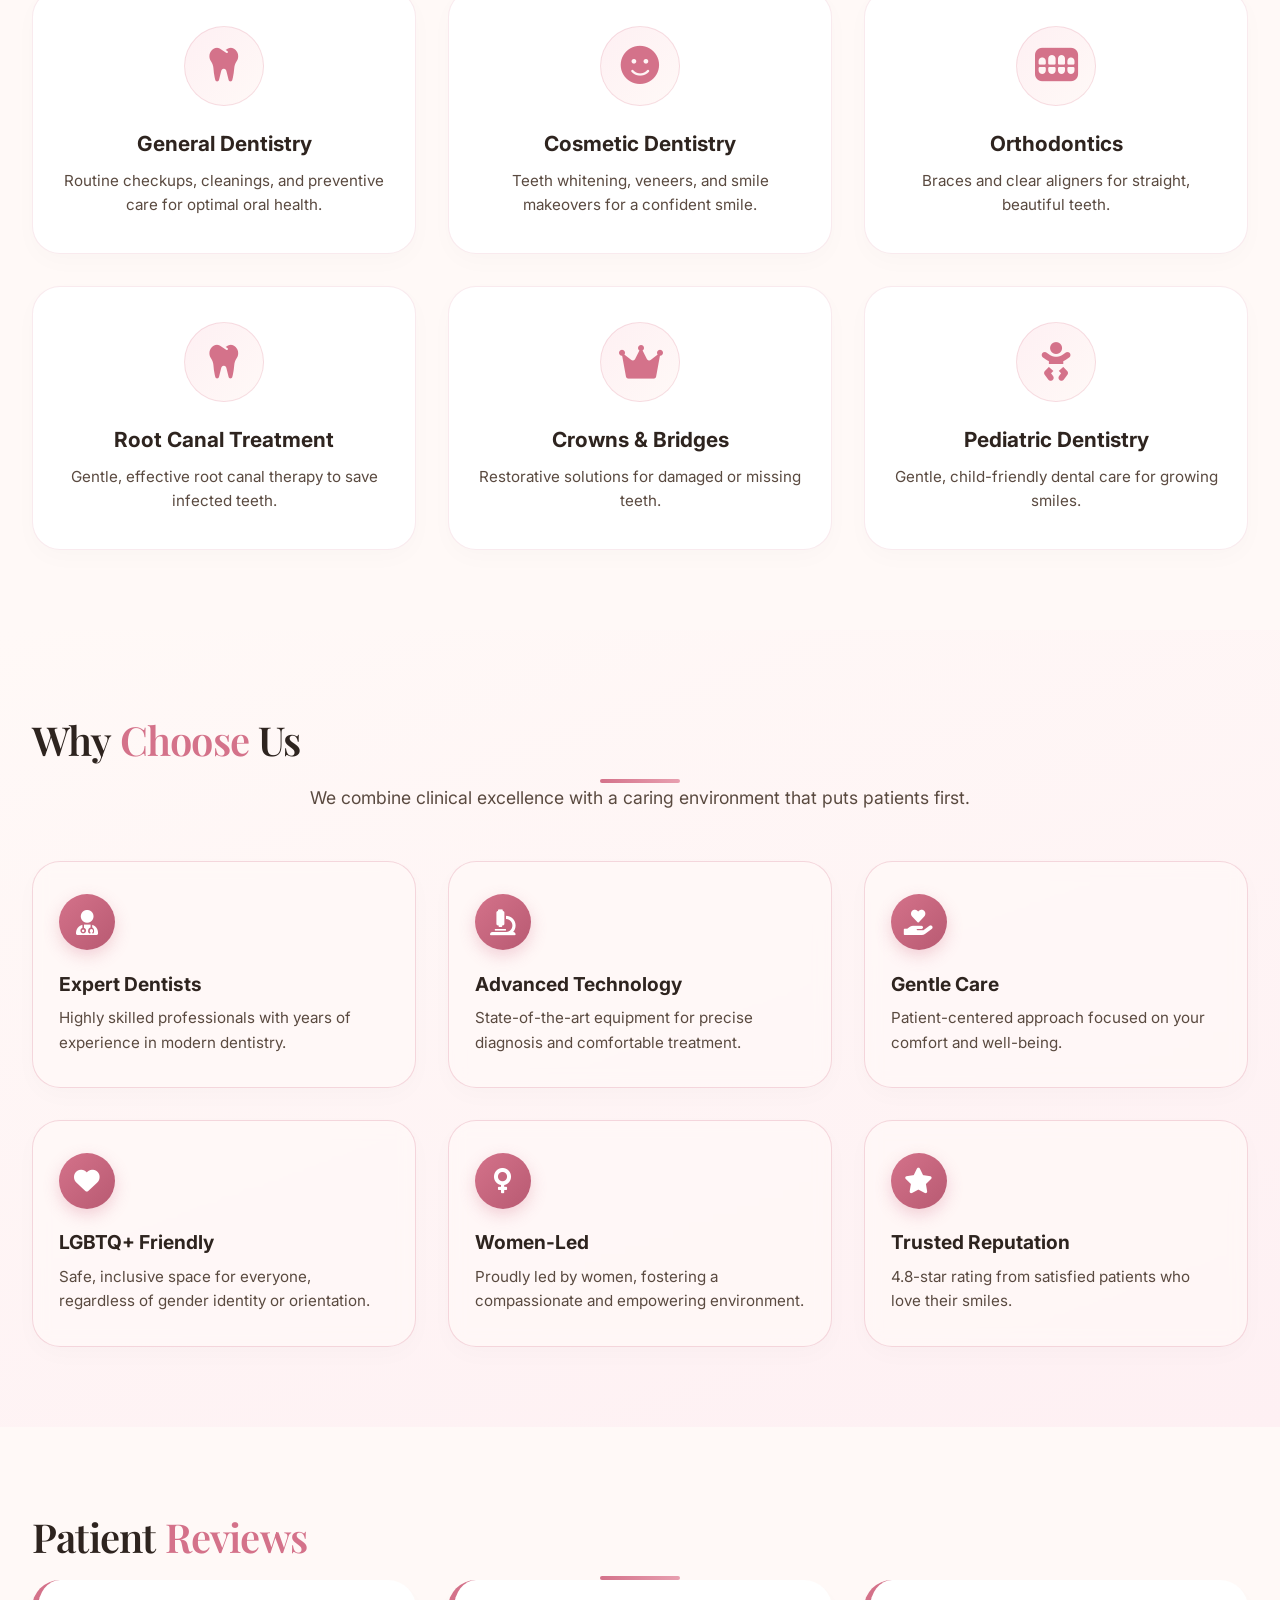
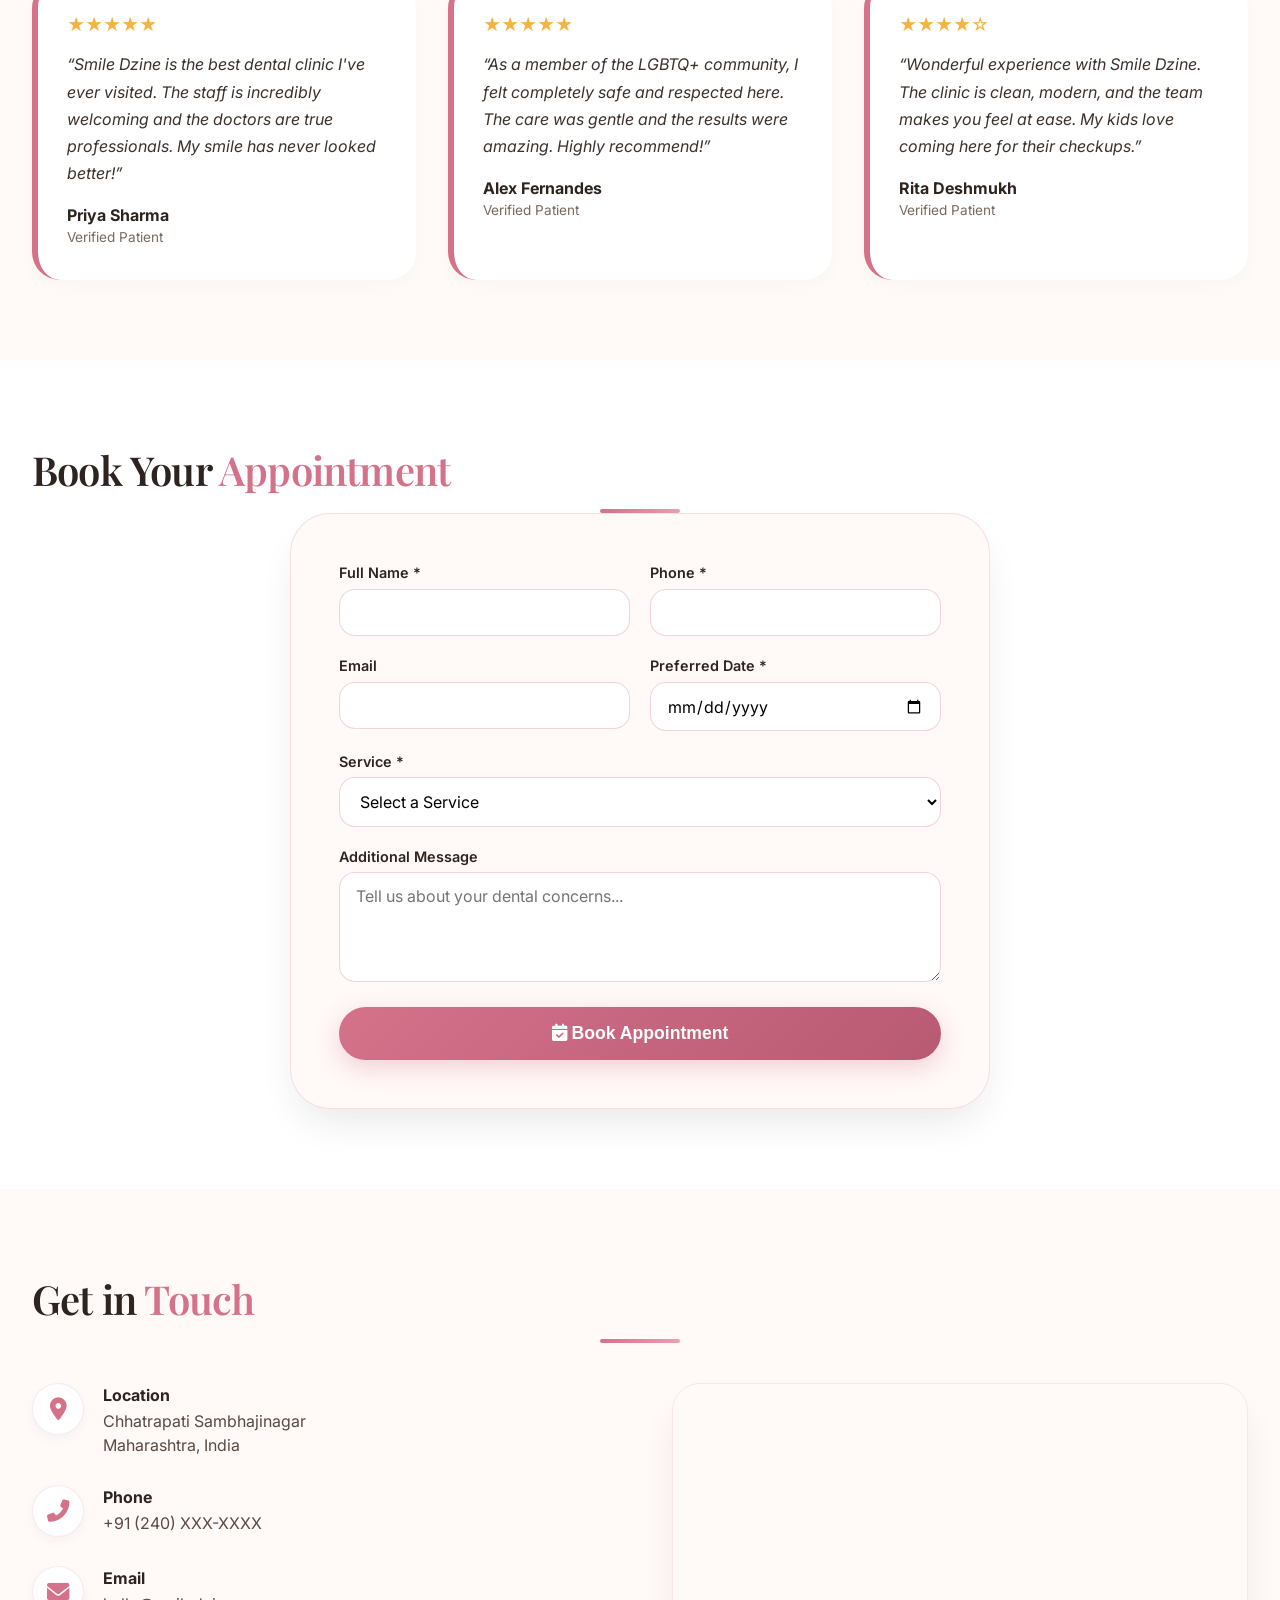
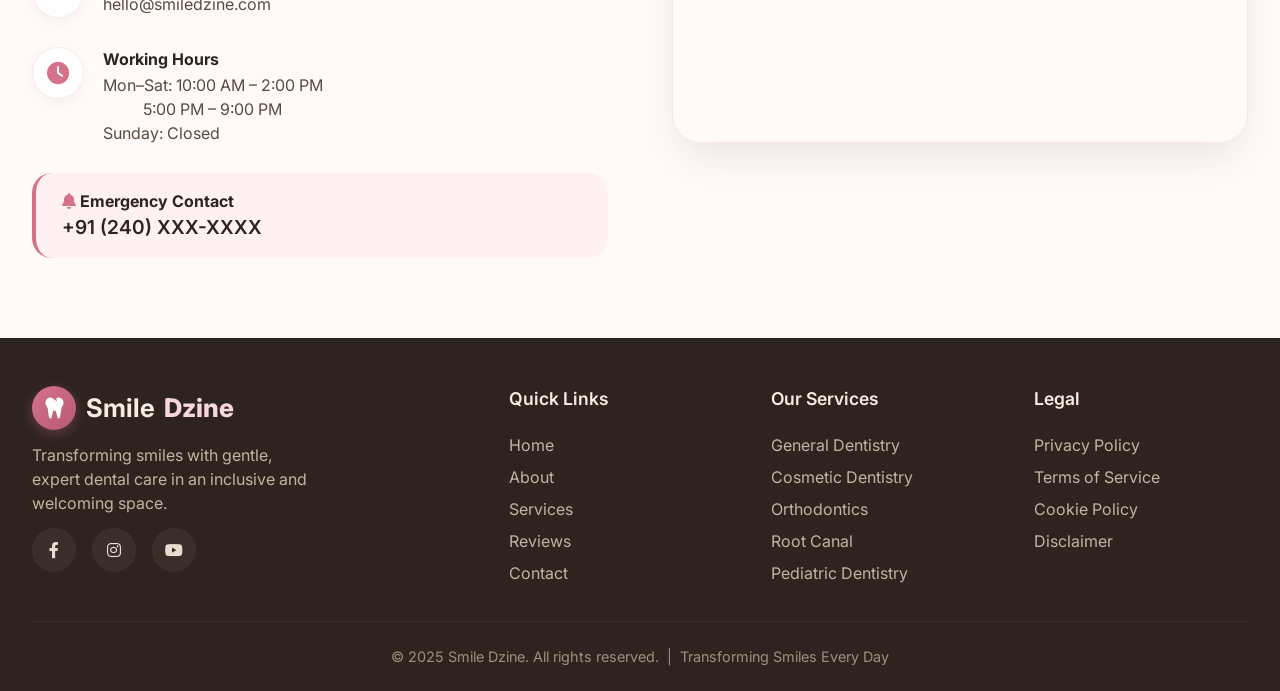
==== commit 5109705a: "Update about section" ====
--- a/smiledzinedc.html
+++ b/smiledzinedc.html
@@ -783,7 +783,7 @@
       <div class="about-text-premium">
         <p><span class="highlight">Smile Dzine</span> is a premium dental clinic dedicated to providing exceptional oral healthcare in a warm, inclusive environment. Located in the heart of the city, we combine <span class="highlight">advanced dental technology</span> with gentle, personalized care to create beautiful, healthy smiles.</p>
         <p>Our team of experienced dental professionals is committed to making every visit a positive experience. We offer a comprehensive range of services from routine checkups to advanced cosmetic procedures, all delivered with <span class="highlight">compassion and expertise</span>.</p>
-        <p>As an <span class="highlight">LGBTQ+ friendly</span> and <span class="highlight">women-led</span> practice, we pride ourselves on creating a safe, judgment-free space where everyone feels welcome and respected.</p>
+        <p>As an <span class="highlight">women-led</span> practice, we pride ourselves on creating a safe, judgment-free space where everyone feels welcome and respected.</p>
         <p><i class="fas fa-quote-left" style="color: var(--pink-dark); opacity: 0.6;"></i> <em>“Your smile is our masterpiece.”</em></p>
       </div>
       <div class="about-stats-premium">
